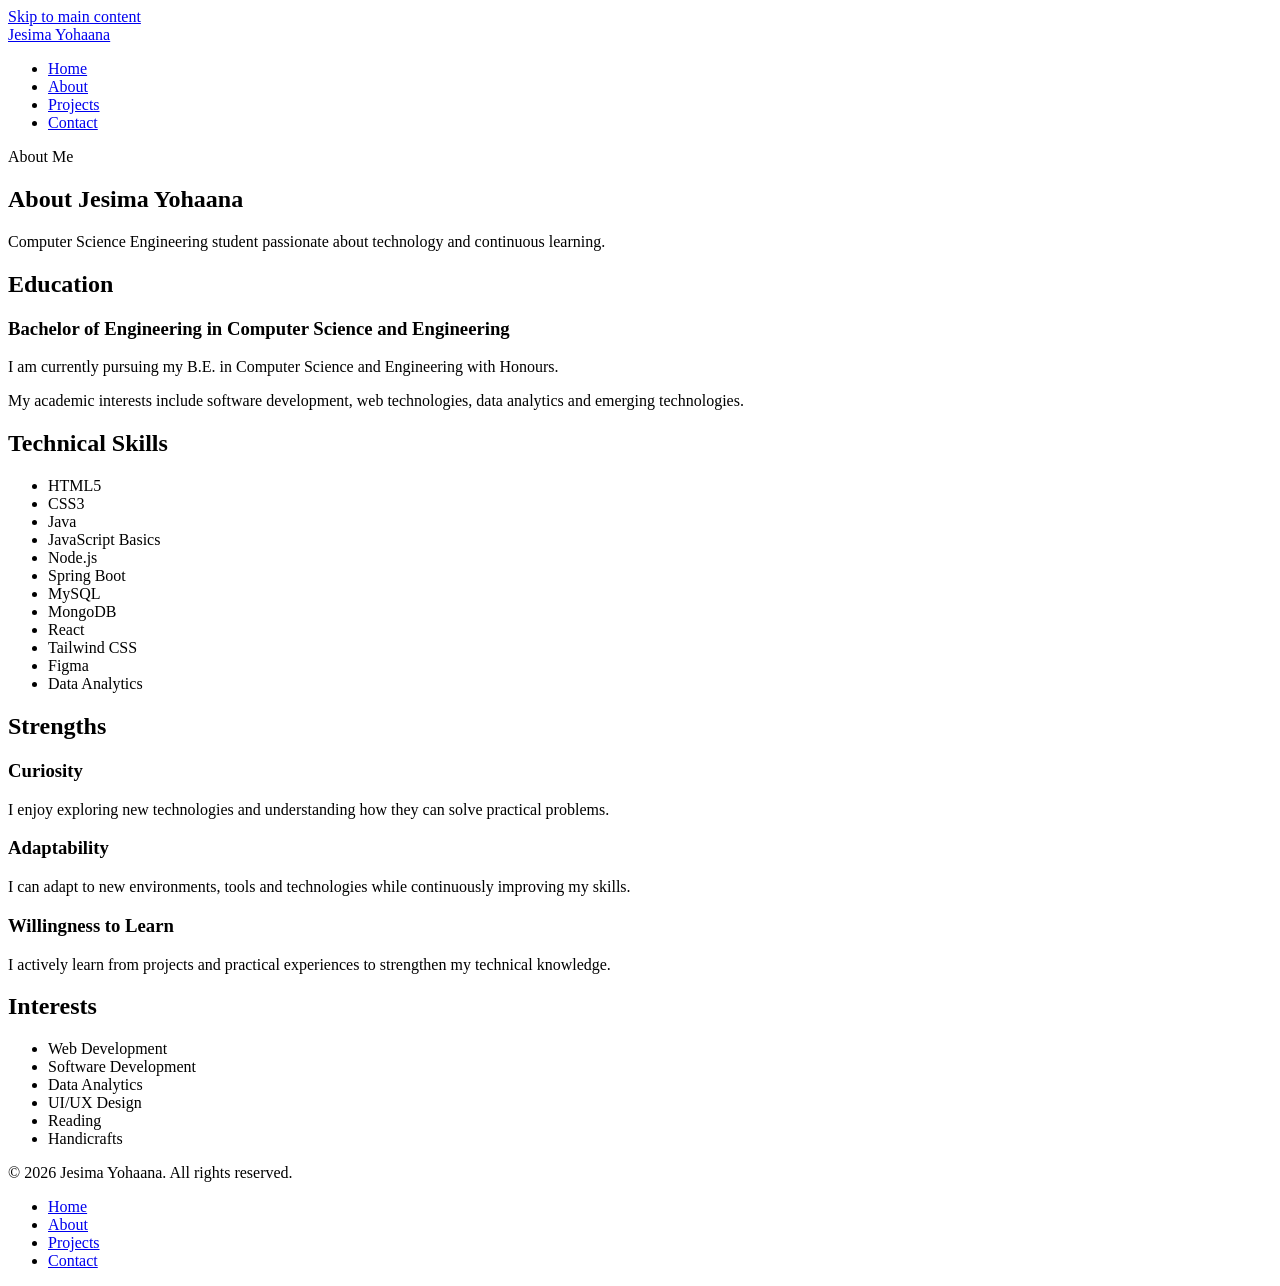
==== about.html @ 293dd9f6 "Add files via upload" ====
<!DOCTYPE html>
<html lang="en">

<head>

    <meta charset="UTF-8">

    <meta name="viewport"
          content="width=device-width, initial-scale=1.0">

    <meta name="description"
          content="Learn more about Jesima Yohaana, a Computer Science Engineering student, including education, skills and professional interests.">

    <meta name="author"
          content="Jesima Yohaana">

    <meta name="robots"
          content="index, follow">

    <meta property="og:title"
          content="About Jesima Yohaana">

    <meta property="og:description"
          content="Learn about my education, skills and professional interests.">

    <meta property="og:type"
          content="profile">

    <title>About | Jesima Yohaana</title>

    <link rel="stylesheet"
          href="css/style.css">

</head>

<body>

    <a class="skip-link"
       href="#main-content">
        Skip to main content
    </a>

    <!-- Header -->
    <header class="site-header">

        <div class="container">

            <a class="logo"
               href="index.html"
               aria-label="Jesima Yohaana Home">
                Jesima Yohaana
            </a>

            <nav aria-label="Main navigation">

                <ul class="nav-list">

                    <li>
                        <a href="index.html">
                            Home
                        </a>
                    </li>

                    <li>
                        <a href="about.html"
                           aria-current="page">
                            About
                        </a>
                    </li>

                    <li>
                        <a href="projects.html">
                            Projects
                        </a>
                    </li>

                    <li>
                        <a href="contact.html">
                            Contact
                        </a>
                    </li>

                </ul>

            </nav>

        </div>

    </header>

    <!-- Main -->
    <main id="main-content">

        <section class="page-header"
                 aria-labelledby="page-title">

            <div class="container">

                <p class="eyebrow">
                    About Me
                </p>

                <h1 id="page-title">
                    About Jesima Yohaana
                </h1>

                <p>
                    Computer Science Engineering student passionate
                    about technology and continuous learning.
                </p>

            </div>

        </section>

        <!-- Education -->
        <section class="section"
                 aria-labelledby="education-heading">

            <div class="container">

                <h2 id="education-heading">
                    Education
                </h2>

                <article class="card">

                    <h3>
                        Bachelor of Engineering in Computer Science and Engineering
                    </h3>

                    <p>
                        I am currently pursuing my B.E. in Computer Science
                        and Engineering with Honours.
                    </p>

                    <p>
                        My academic interests include software development,
                        web technologies, data analytics and emerging
                        technologies.
                    </p>

                </article>

            </div>

        </section>

        <!-- Technical Skills -->
        <section class="section alternate-section"
                 aria-labelledby="technical-heading">

            <div class="container">

                <h2 id="technical-heading">
                    Technical Skills
                </h2>

                <ul class="skills-list">

                    <li>HTML5</li>
                    <li>CSS3</li>
                    <li>Java</li>
                    <li>JavaScript Basics</li>
                    <li>Node.js</li>
                    <li>Spring Boot</li>
                    <li>MySQL</li>
                    <li>MongoDB</li>
                    <li>React</li>
                    <li>Tailwind CSS</li>
                    <li>Figma</li>
                    <li>Data Analytics</li>

                </ul>

            </div>

        </section>

        <!-- Strengths -->
        <section class="section"
                 aria-labelledby="strengths-heading">

            <div class="container">

                <h2 id="strengths-heading">
                    Strengths
                </h2>

                <div class="card-grid">

                    <article class="card">

                        <h3>
                            Curiosity
                        </h3>

                        <p>
                            I enjoy exploring new technologies and
                            understanding how they can solve practical
                            problems.
                        </p>

                    </article>

                    <article class="card">

                        <h3>
                            Adaptability
                        </h3>

                        <p>
                            I can adapt to new environments, tools and
                            technologies while continuously improving
                            my skills.
                        </p>

                    </article>

                    <article class="card">

                        <h3>
                            Willingness to Learn
                        </h3>

                        <p>
                            I actively learn from projects and practical
                            experiences to strengthen my technical knowledge.
                        </p>

                    </article>

                </div>

            </div>

        </section>

        <!-- Interests -->
        <section class="section alternate-section"
                 aria-labelledby="interests-heading">

            <div class="container">

                <h2 id="interests-heading">
                    Interests
                </h2>

                <ul class="simple-list">

                    <li>Web Development</li>

                    <li>Software Development</li>

                    <li>Data Analytics</li>

                    <li>UI/UX Design</li>

                    <li>Reading</li>

                    <li>Handicrafts</li>

                </ul>

            </div>

        </section>

    </main>

    <!-- Footer -->
    <footer class="site-footer">

        <div class="container">

            <p>
                &copy; 2026 Jesima Yohaana. All rights reserved.
            </p>

            <nav aria-label="Footer navigation">

                <ul class="footer-links">

                    <li>
                        <a href="index.html">
                            Home
                        </a>
                    </li>

                    <li>
                        <a href="about.html">
                            About
                        </a>
                    </li>

                    <li>
                        <a href="projects.html">
                            Projects
                        </a>
                    </li>

                    <li>
                        <a href="contact.html">
                            Contact
                        </a>
                    </li>

                </ul>

            </nav>

        </div>

    </footer>

</body>

</html>
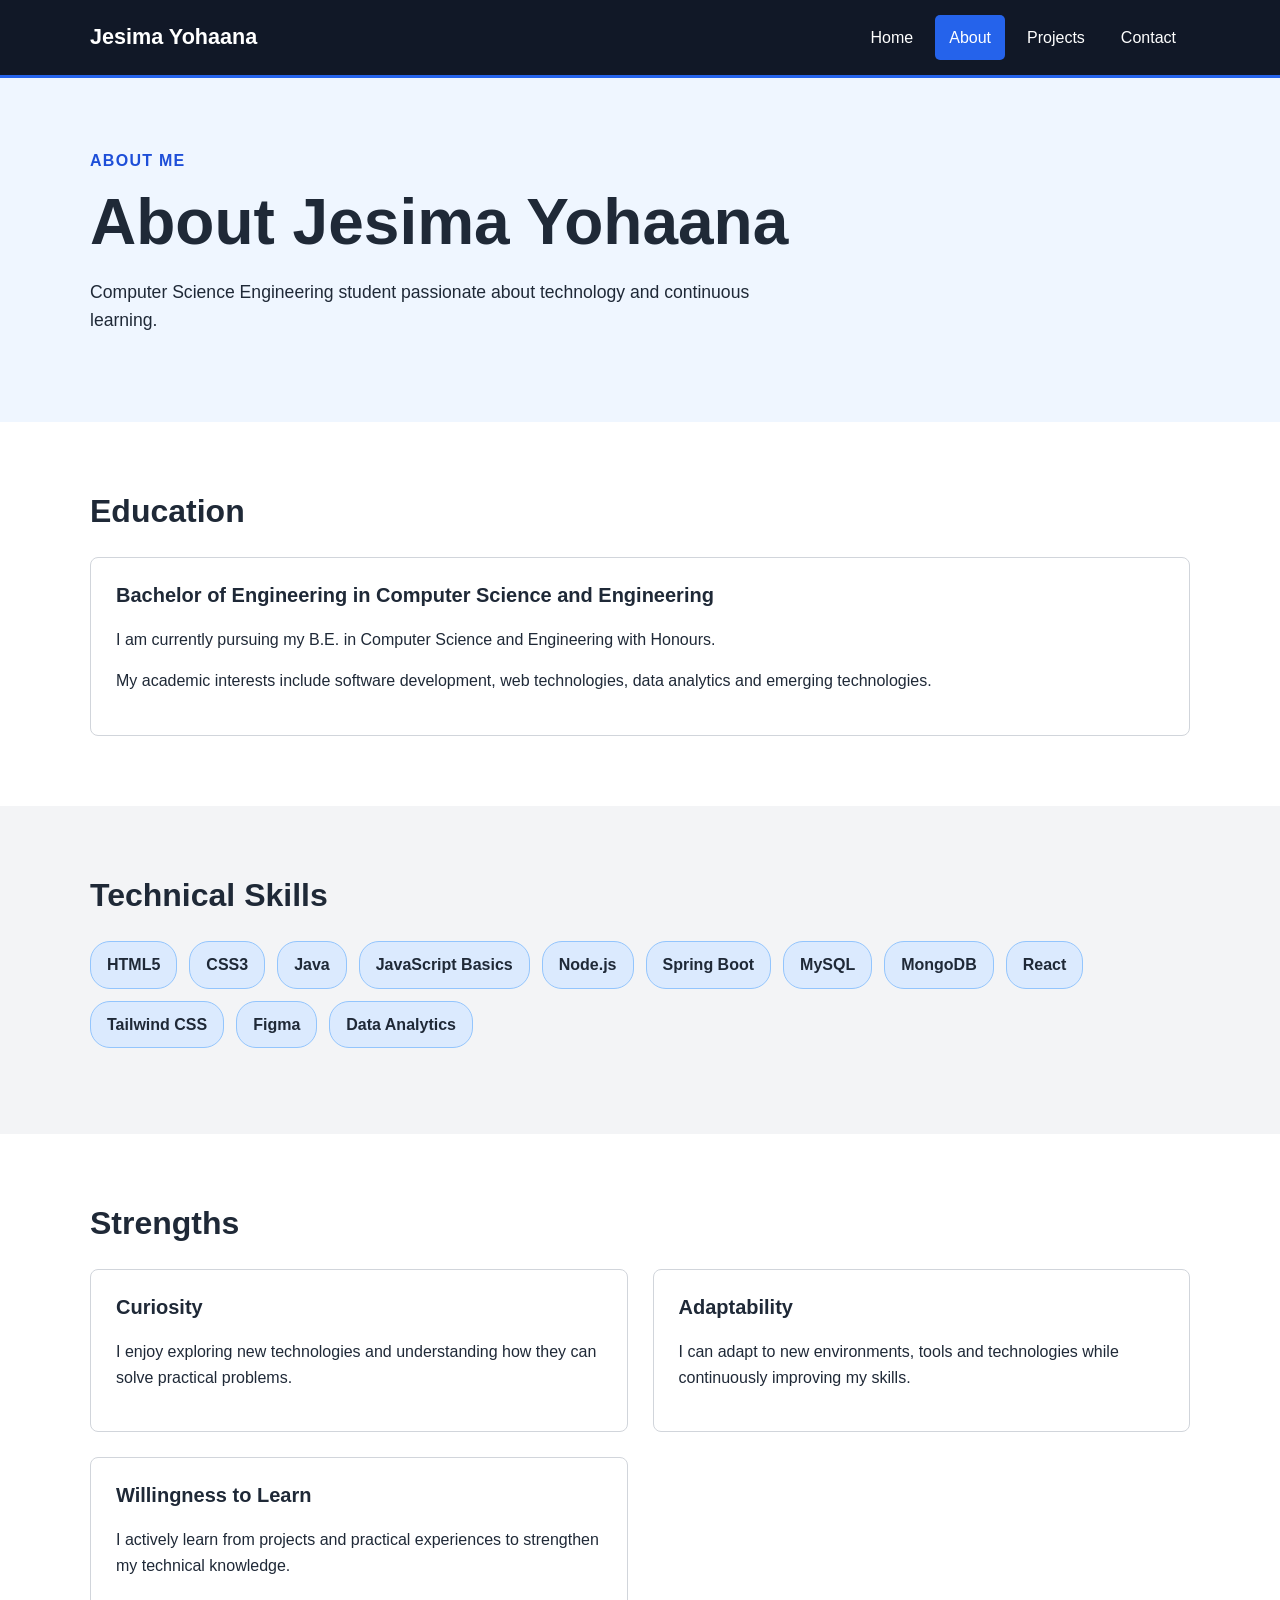
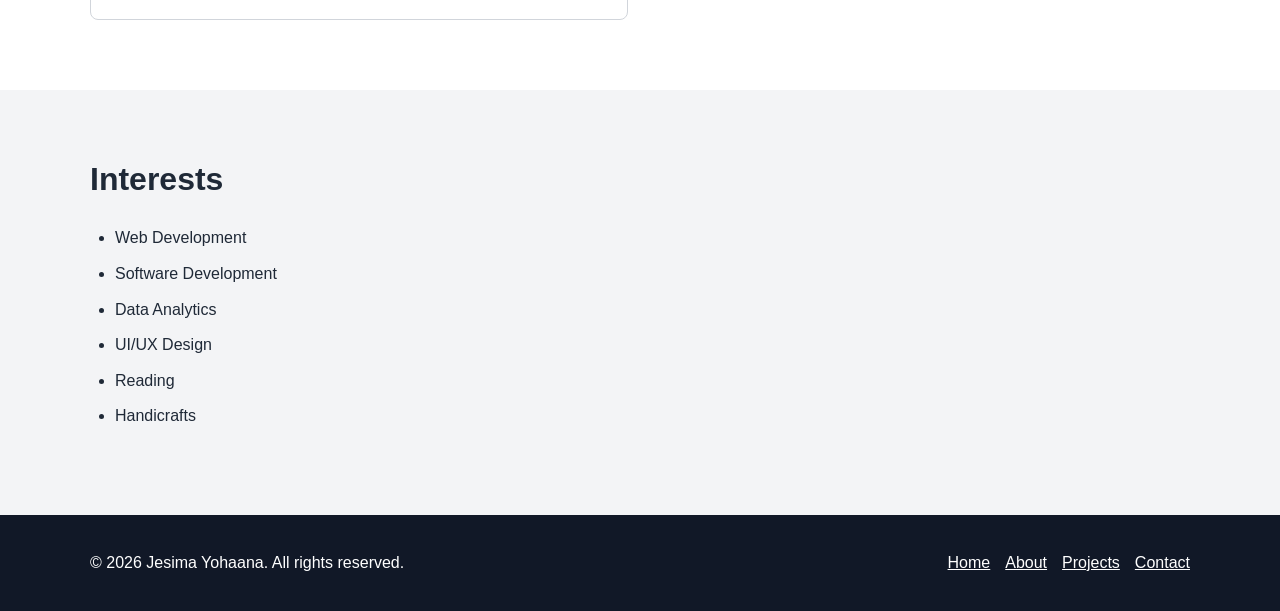
==== commit ebec1f9a: "Update about.html" ====
--- a/about.html
+++ b/about.html
@@ -28,8 +28,7 @@
 
     <title>About | Jesima Yohaana</title>
 
-    <link rel="stylesheet"
-          href="css/style.css">
+    <link rel="stylesheet" href="style.css">
 
 </head>
 
@@ -315,4 +314,4 @@
 
 </body>
 
-</html>+</html>
--- a/style.css
+++ b/style.css
@@ -0,0 +1,466 @@
+/* =========================================
+   Accessible Portfolio - Global Styles
+   ========================================= */
+
+/* Reset */
+* {
+    box-sizing: border-box;
+}
+
+html {
+    scroll-behavior: smooth;
+}
+
+body {
+    margin: 0;
+    font-family: Arial, Helvetica, sans-serif;
+    line-height: 1.6;
+    background-color: #ffffff;
+    color: #1f2937;
+}
+
+/* =========================================
+   Accessibility
+   ========================================= */
+
+/* Skip link */
+.skip-link {
+    position: absolute;
+    top: -100px;
+    left: 10px;
+    padding: 12px 18px;
+    background-color: #111827;
+    color: #ffffff;
+    text-decoration: none;
+    font-weight: bold;
+    z-index: 1000;
+}
+
+.skip-link:focus {
+    top: 10px;
+}
+
+/* Visible keyboard focus */
+a:focus-visible,
+button:focus-visible,
+input:focus-visible,
+textarea:focus-visible {
+    outline: 4px solid #2563eb;
+    outline-offset: 3px;
+}
+
+/* =========================================
+   Layout
+   ========================================= */
+
+.container {
+    width: min(1100px, 92%);
+    margin: 0 auto;
+}
+
+/* =========================================
+   Header
+   ========================================= */
+
+.site-header {
+    background-color: #111827;
+    color: #ffffff;
+    border-bottom: 3px solid #2563eb;
+}
+
+.site-header .container {
+    min-height: 75px;
+    display: flex;
+    align-items: center;
+    justify-content: space-between;
+    gap: 30px;
+}
+
+.logo {
+    color: #ffffff;
+    text-decoration: none;
+    font-size: 1.35rem;
+    font-weight: 700;
+}
+
+.logo:hover {
+    text-decoration: underline;
+}
+
+/* Navigation */
+
+.nav-list {
+    display: flex;
+    flex-wrap: wrap;
+    gap: 8px;
+    list-style: none;
+    padding: 0;
+    margin: 0;
+}
+
+.nav-list a {
+    display: block;
+    padding: 10px 14px;
+    color: #ffffff;
+    text-decoration: none;
+    border-radius: 5px;
+}
+
+.nav-list a:hover,
+.nav-list a[aria-current="page"] {
+    background-color: #2563eb;
+}
+
+/* =========================================
+   Hero
+   ========================================= */
+
+.hero {
+    padding: 100px 0;
+    background-color: #eff6ff;
+}
+
+.hero-content {
+    max-width: 900px;
+}
+
+.eyebrow {
+    margin: 0 0 10px;
+    font-weight: 700;
+    text-transform: uppercase;
+    letter-spacing: 0.08em;
+    color: #1d4ed8;
+}
+
+h1,
+h2,
+h3 {
+    line-height: 1.2;
+}
+
+h1 {
+    margin-top: 0;
+    font-size: clamp(2.2rem, 6vw, 4rem);
+}
+
+h2 {
+    font-size: 2rem;
+    margin-top: 0;
+}
+
+h3 {
+    font-size: 1.25rem;
+}
+
+.hero-text {
+    max-width: 700px;
+    font-size: 1.2rem;
+}
+
+/* =========================================
+   Buttons
+   ========================================= */
+
+.hero-buttons {
+    display: flex;
+    flex-wrap: wrap;
+    gap: 15px;
+    margin-top: 30px;
+}
+
+.button {
+    display: inline-block;
+    padding: 12px 20px;
+    border: 2px solid #1d4ed8;
+    border-radius: 6px;
+    background-color: #1d4ed8;
+    color: #ffffff;
+    font-weight: 700;
+    text-decoration: none;
+    cursor: pointer;
+}
+
+.button:hover {
+    background-color: #1e40af;
+    border-color: #1e40af;
+}
+
+.secondary-button {
+    background-color: #ffffff;
+    color: #1d4ed8;
+}
+
+.secondary-button:hover {
+    background-color: #dbeafe;
+    color: #1e3a8a;
+}
+
+/* =========================================
+   Sections
+   ========================================= */
+
+.section {
+    padding: 70px 0;
+}
+
+.alternate-section {
+    background-color: #f3f4f6;
+}
+
+.text-center {
+    text-align: center;
+}
+
+/* =========================================
+   Page Header
+   ========================================= */
+
+.page-header {
+    padding: 70px 0;
+    background-color: #eff6ff;
+}
+
+.page-header h1 {
+    margin-bottom: 15px;
+}
+
+.page-header p:last-child {
+    max-width: 700px;
+    font-size: 1.1rem;
+}
+
+/* =========================================
+   Cards
+   ========================================= */
+
+.card-grid {
+    display: grid;
+    grid-template-columns: repeat(2, 1fr);
+    gap: 25px;
+}
+
+.card,
+.project-card {
+    background-color: #ffffff;
+    border: 1px solid #d1d5db;
+    border-radius: 8px;
+    padding: 25px;
+}
+
+.card h3,
+.project-card h3 {
+    margin-top: 0;
+}
+
+.card:hover,
+.project-card:hover {
+    box-shadow: 0 5px 15px rgba(0, 0, 0, 0.08);
+}
+
+/* =========================================
+   Projects
+   ========================================= */
+
+.project-category {
+    margin-top: 0;
+    font-size: 0.85rem;
+    font-weight: 700;
+    text-transform: uppercase;
+    letter-spacing: 0.05em;
+    color: #1d4ed8;
+}
+
+.project-content strong {
+    color: #111827;
+}
+
+/* =========================================
+   Lists
+   ========================================= */
+
+.skills-list {
+    display: flex;
+    flex-wrap: wrap;
+    gap: 12px;
+    list-style: none;
+    padding: 0;
+}
+
+.skills-list li {
+    padding: 10px 16px;
+    background-color: #dbeafe;
+    border: 1px solid #93c5fd;
+    border-radius: 20px;
+    font-weight: 600;
+}
+
+.simple-list {
+    padding-left: 25px;
+}
+
+.simple-list li {
+    margin-bottom: 10px;
+}
+
+/* =========================================
+   Contact
+   ========================================= */
+
+.contact-layout {
+    display: grid;
+    grid-template-columns: 1fr 1.4fr;
+    gap: 50px;
+    align-items: start;
+}
+
+.contact-form {
+    width: 100%;
+}
+
+fieldset {
+    margin: 0;
+    padding: 30px;
+    border: 2px solid #d1d5db;
+    border-radius: 8px;
+}
+
+legend {
+    padding: 0 10px;
+    font-weight: 700;
+    font-size: 1.2rem;
+}
+
+.form-group {
+    margin-bottom: 22px;
+}
+
+label {
+    display: block;
+    margin-bottom: 7px;
+    font-weight: 700;
+}
+
+input,
+textarea {
+    width: 100%;
+    padding: 12px;
+    border: 2px solid #9ca3af;
+    border-radius: 5px;
+    background-color: #ffffff;
+    color: #111827;
+    font: inherit;
+}
+
+textarea {
+    resize: vertical;
+}
+
+input:focus,
+textarea:focus {
+    border-color: #1d4ed8;
+}
+
+/* =========================================
+   Address
+   ========================================= */
+
+address {
+    font-style: normal;
+}
+
+address a {
+    color: #1d4ed8;
+    font-weight: 700;
+}
+
+/* =========================================
+   Footer
+   ========================================= */
+
+.site-footer {
+    padding: 35px 0;
+    background-color: #111827;
+    color: #ffffff;
+}
+
+.site-footer .container {
+    display: flex;
+    align-items: center;
+    justify-content: space-between;
+    gap: 20px;
+}
+
+.site-footer p {
+    margin: 0;
+}
+
+.footer-links {
+    display: flex;
+    flex-wrap: wrap;
+    gap: 15px;
+    list-style: none;
+    padding: 0;
+    margin: 0;
+}
+
+.footer-links a {
+    color: #ffffff;
+    text-decoration: underline;
+}
+
+/* =========================================
+   Responsive Design
+   ========================================= */
+
+@media (max-width: 768px) {
+
+    .site-header .container {
+        flex-direction: column;
+        align-items: flex-start;
+        padding: 20px 0;
+    }
+
+    .nav-list {
+        width: 100%;
+    }
+
+    .nav-list a {
+        padding: 8px 10px;
+    }
+
+    .hero {
+        padding: 70px 0;
+    }
+
+    .card-grid {
+        grid-template-columns: 1fr;
+    }
+
+    .contact-layout {
+        grid-template-columns: 1fr;
+        gap: 30px;
+    }
+
+    .site-footer .container {
+        flex-direction: column;
+        align-items: flex-start;
+    }
+
+}
+
+@media (max-width: 480px) {
+
+    .hero-buttons {
+        flex-direction: column;
+        align-items: stretch;
+    }
+
+    .button {
+        text-align: center;
+    }
+
+    fieldset {
+        padding: 20px;
+    }
+
+}
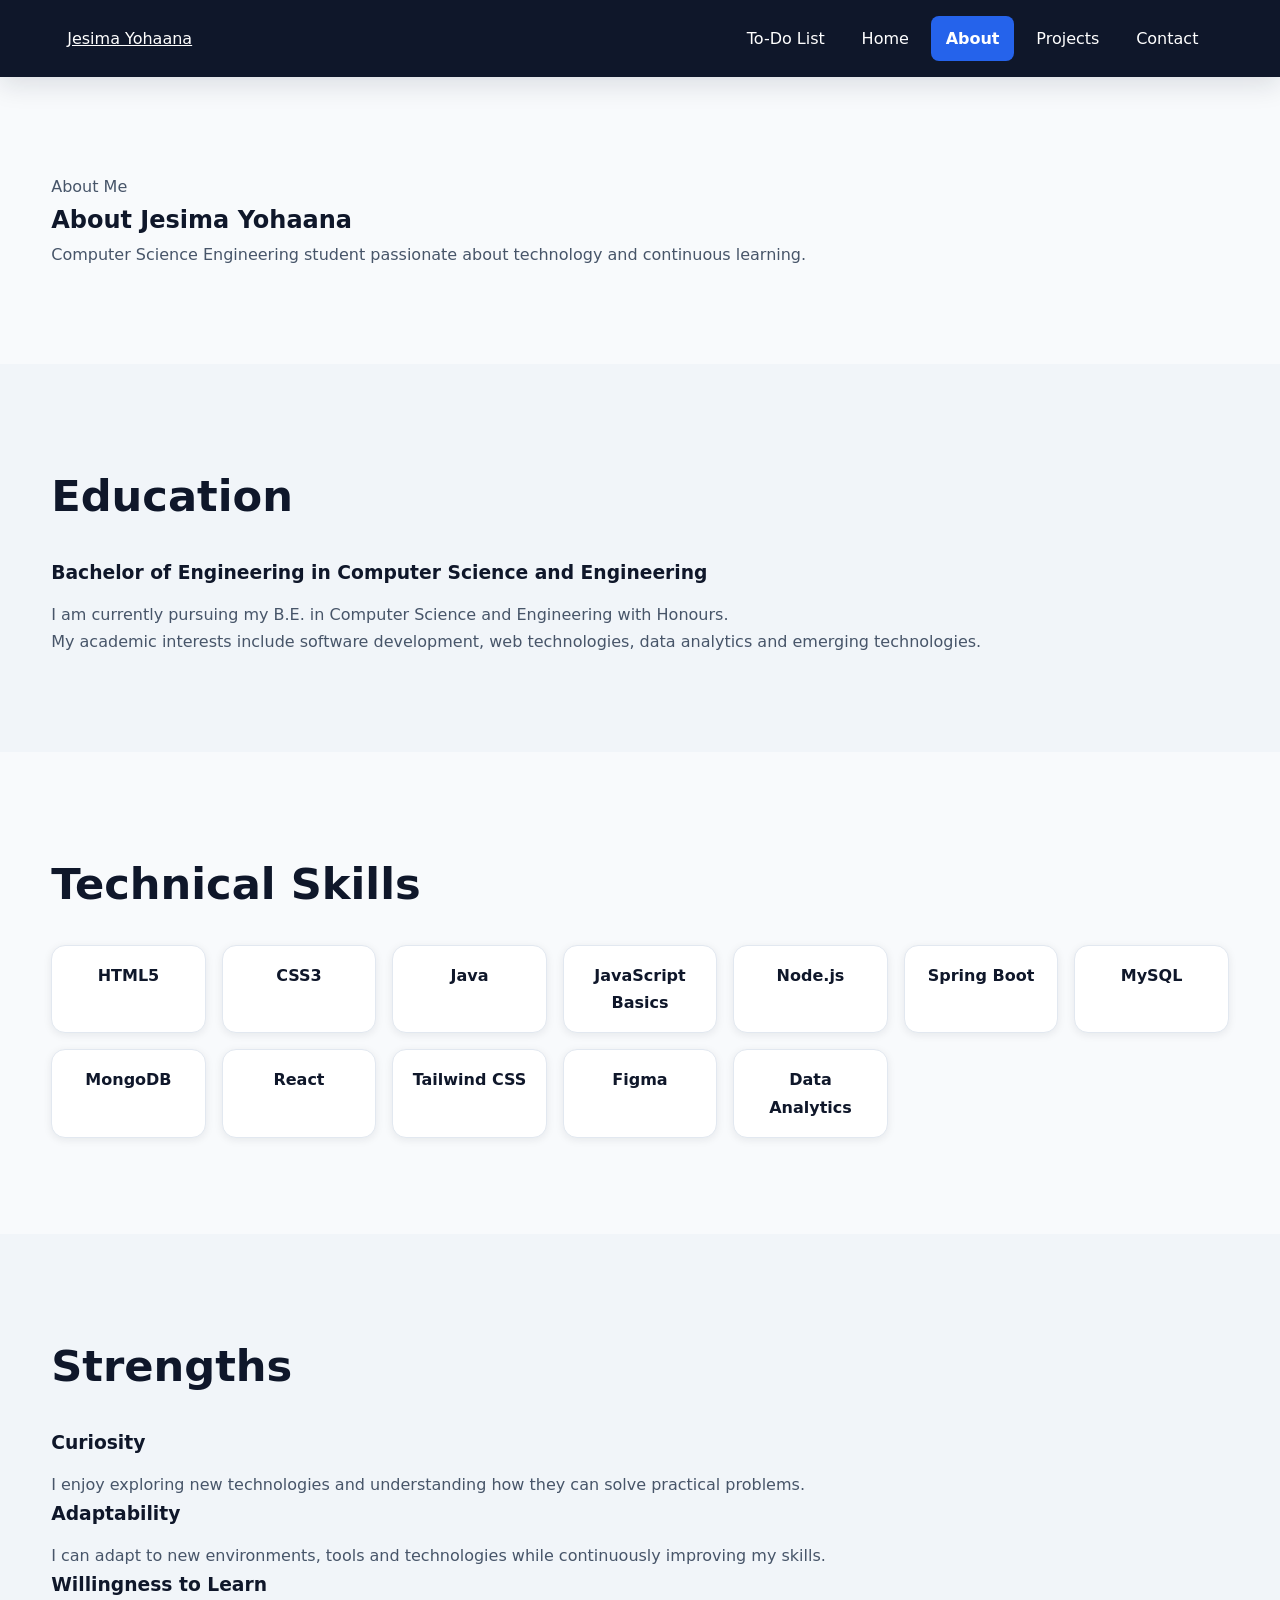
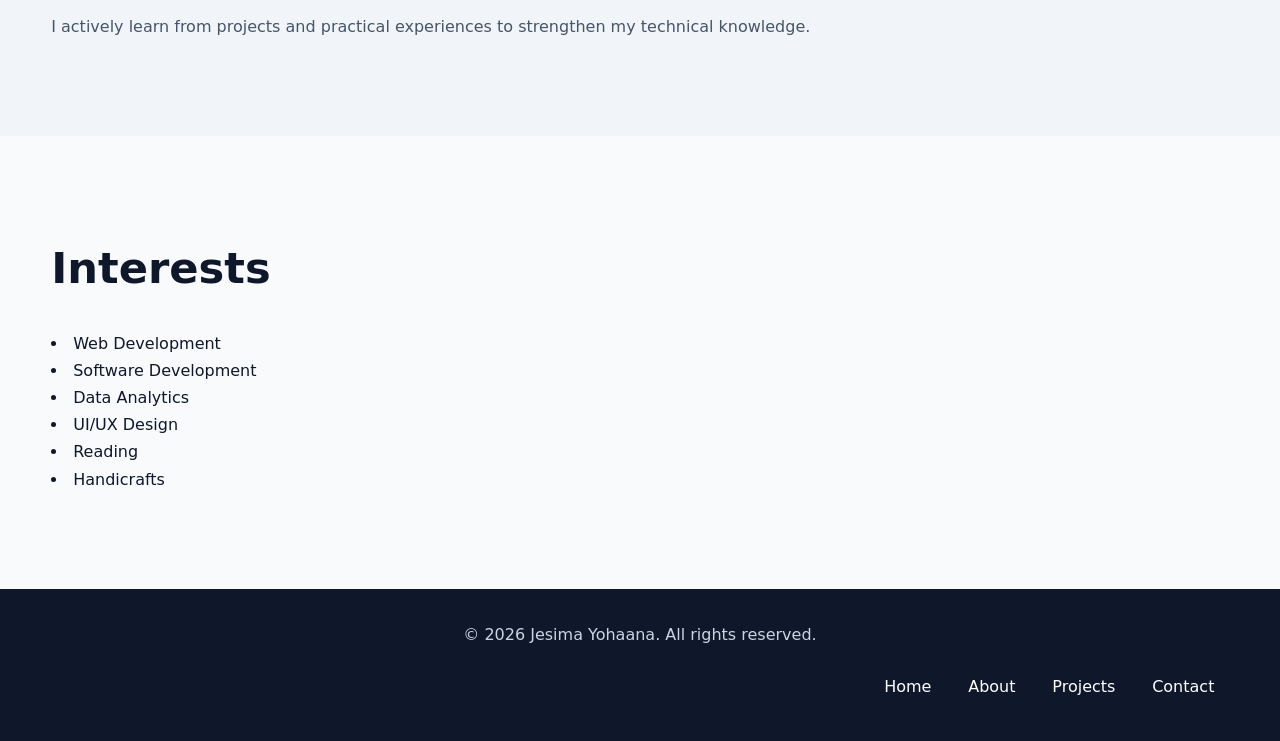
==== commit 241e6306: "Fix HTML structure and add To-Do List link" ====
--- a/about.html
+++ b/about.html
@@ -53,6 +53,9 @@
             <nav aria-label="Main navigation">
 
                 <ul class="nav-list">
+                    <li>
+    <a href="todo.html">To-Do List</a>
+</li>
 
                     <li>
                         <a href="index.html">
--- a/style.css
+++ b/style.css
@@ -1,10 +1,73 @@
 /* =========================================
-   Accessible Portfolio - Global Styles
+   TASK 2 - ADVANCED CSS3 & RESPONSIVE
    ========================================= */
 
-/* Reset */
+/* ---------- CSS CUSTOM PROPERTIES ---------- */
+
+:root {
+    --primary: #2563eb;
+    --primary-dark: #1d4ed8;
+    --accent: #7c3aed;
+
+    --bg: #f8fafc;
+    --surface: #ffffff;
+    --surface-alt: #f1f5f9;
+
+    --text: #0f172a;
+    --text-muted: #475569;
+
+    --border: #e2e8f0;
+
+    --header-bg: #0f172a;
+    --header-text: #ffffff;
+
+    --shadow-sm: 0 2px 8px rgba(15, 23, 42, 0.08);
+    --shadow-md: 0 8px 25px rgba(15, 23, 42, 0.12);
+    --shadow-lg: 0 15px 40px rgba(15, 23, 42, 0.16);
+
+    --radius-sm: 8px;
+    --radius-md: 14px;
+    --radius-lg: 22px;
+
+    --max-width: 1200px;
+
+    --space-1: 0.5rem;
+    --space-2: 1rem;
+    --space-3: 1.5rem;
+    --space-4: 2rem;
+    --space-5: 3rem;
+    --space-6: 5rem;
+
+    --transition: 0.3s ease;
+}
+
+/* ---------- DARK MODE ---------- */
+
+@media (prefers-color-scheme: dark) {
+    :root {
+        --bg: #020617;
+        --surface: #0f172a;
+        --surface-alt: #1e293b;
+
+        --text: #f8fafc;
+        --text-muted: #cbd5e1;
+
+        --border: #334155;
+
+        --header-bg: #020617;
+
+        --shadow-sm: 0 2px 8px rgba(0, 0, 0, 0.25);
+        --shadow-md: 0 8px 25px rgba(0, 0, 0, 0.35);
+        --shadow-lg: 0 15px 40px rgba(0, 0, 0, 0.45);
+    }
+}
+
+/* ---------- RESET ---------- */
+
 * {
     box-sizing: border-box;
+    margin: 0;
+    padding: 0;
 }
 
 html {
@@ -12,455 +75,865 @@
 }
 
 body {
-    margin: 0;
-    font-family: Arial, Helvetica, sans-serif;
-    line-height: 1.6;
-    background-color: #ffffff;
-    color: #1f2937;
-}
-
-/* =========================================
-   Accessibility
-   ========================================= */
-
-/* Skip link */
+    min-height: 100vh;
+    background: var(--bg);
+    color: var(--text);
+
+    font-family:
+        system-ui,
+        -apple-system,
+        BlinkMacSystemFont,
+        "Segoe UI",
+        sans-serif;
+
+    line-height: 1.7;
+
+    transition:
+        background-color var(--transition),
+        color var(--transition);
+}
+
+img {
+    max-width: 100%;
+    height: auto;
+    display: block;
+}
+
+a {
+    color: inherit;
+}
+
+ul {
+    list-style-position: inside;
+}
+
+/* ---------- ACCESSIBILITY ---------- */
+
 .skip-link {
     position: absolute;
+    left: 1rem;
     top: -100px;
-    left: 10px;
-    padding: 12px 18px;
-    background-color: #111827;
-    color: #ffffff;
+
+    padding: 0.75rem 1rem;
+
+    background: var(--primary);
+    color: white;
+
+    border-radius: var(--radius-sm);
+
+    z-index: 9999;
+
     text-decoration: none;
-    font-weight: bold;
+    font-weight: 700;
+}
+
+.skip-link:focus {
+    top: 1rem;
+}
+
+:focus-visible {
+    outline: 3px solid #f59e0b;
+    outline-offset: 4px;
+}
+
+/* ---------- HEADER ---------- */
+
+header {
+    background: var(--header-bg);
+    color: var(--header-text);
+
+    position: sticky;
+    top: 0;
+
     z-index: 1000;
-}
-
-.skip-link:focus {
-    top: 10px;
-}
-
-/* Visible keyboard focus */
-a:focus-visible,
-button:focus-visible,
-input:focus-visible,
-textarea:focus-visible {
-    outline: 4px solid #2563eb;
-    outline-offset: 3px;
-}
-
-/* =========================================
-   Layout
-   ========================================= */
-
-.container {
-    width: min(1100px, 92%);
-    margin: 0 auto;
-}
-
-/* =========================================
-   Header
-   ========================================= */
-
-.site-header {
-    background-color: #111827;
-    color: #ffffff;
-    border-bottom: 3px solid #2563eb;
-}
-
-.site-header .container {
-    min-height: 75px;
+
+    box-shadow: var(--shadow-md);
+}
+
+header .container {
+    max-width: var(--max-width);
+    margin: auto;
+
+    padding: 1rem;
+
     display: flex;
-    align-items: center;
-    justify-content: space-between;
-    gap: 30px;
-}
-
-.logo {
-    color: #ffffff;
-    text-decoration: none;
-    font-size: 1.35rem;
-    font-weight: 700;
-}
-
-.logo:hover {
-    text-decoration: underline;
-}
-
-/* Navigation */
-
-.nav-list {
+    flex-direction: column;
+    gap: 1rem;
+}
+
+header h1 {
+    font-size: 1.5rem;
+    letter-spacing: 0.5px;
+}
+
+/* ---------- FLEXBOX NAVIGATION ---------- */
+
+nav ul {
     display: flex;
     flex-wrap: wrap;
-    gap: 8px;
+    justify-content: center;
+    align-items: center;
+
+    gap: 0.5rem;
+
     list-style: none;
-    padding: 0;
-    margin: 0;
-}
-
-.nav-list a {
-    display: block;
-    padding: 10px 14px;
-    color: #ffffff;
+}
+
+nav a {
+    display: inline-block;
+
+    padding: 0.55rem 0.9rem;
+
+    color: var(--header-text);
     text-decoration: none;
-    border-radius: 5px;
-}
-
-.nav-list a:hover,
-.nav-list a[aria-current="page"] {
-    background-color: #2563eb;
-}
-
-/* =========================================
-   Hero
-   ========================================= */
+
+    border-radius: var(--radius-sm);
+
+    transition:
+        background-color var(--transition),
+        transform var(--transition);
+}
+
+nav a:hover {
+    background: var(--primary);
+    transform: translateY(-2px);
+}
+
+nav a[aria-current="page"] {
+    background: var(--primary);
+    font-weight: 700;
+}
+
+/* ---------- GENERAL CONTAINER ---------- */
+
+.container {
+    width: min(92%, var(--max-width));
+    margin-inline: auto;
+}
+
+/* ---------- HERO ---------- */
 
 .hero {
-    padding: 100px 0;
-    background-color: #eff6ff;
+    min-height: 75vh;
+
+    display: grid;
+    place-items: center;
+
+    padding: var(--space-6) 0;
+
+    background:
+        radial-gradient(
+            circle at top right,
+            rgba(124, 58, 237, 0.18),
+            transparent 35%
+        ),
+        radial-gradient(
+            circle at bottom left,
+            rgba(37, 99, 235, 0.15),
+            transparent 35%
+        );
 }
 
 .hero-content {
-    max-width: 900px;
-}
-
-.eyebrow {
-    margin: 0 0 10px;
-    font-weight: 700;
-    text-transform: uppercase;
-    letter-spacing: 0.08em;
-    color: #1d4ed8;
-}
-
-h1,
-h2,
-h3 {
-    line-height: 1.2;
-}
-
-h1 {
-    margin-top: 0;
-    font-size: clamp(2.2rem, 6vw, 4rem);
-}
-
-h2 {
-    font-size: 2rem;
-    margin-top: 0;
-}
-
-h3 {
-    font-size: 1.25rem;
-}
-
-.hero-text {
+    max-width: 850px;
+    text-align: center;
+
+    animation: fadeUp 0.8s ease both;
+}
+
+.hero h2 {
+    font-size: clamp(2.2rem, 8vw, 4.5rem);
+
+    line-height: 1.1;
+
+    margin-bottom: var(--space-3);
+
+    background: linear-gradient(
+        135deg,
+        var(--primary),
+        var(--accent)
+    );
+
+    -webkit-background-clip: text;
+    background-clip: text;
+
+    color: transparent;
+}
+
+.hero p {
     max-width: 700px;
-    font-size: 1.2rem;
-}
-
-/* =========================================
-   Buttons
-   ========================================= */
-
-.hero-buttons {
+    margin: 0 auto var(--space-4);
+
+    color: var(--text-muted);
+
+    font-size: 1.05rem;
+}
+
+/* ---------- FLEXBOX BUTTONS ---------- */
+
+.button-group {
     display: flex;
     flex-wrap: wrap;
-    gap: 15px;
-    margin-top: 30px;
-}
-
-.button {
-    display: inline-block;
-    padding: 12px 20px;
-    border: 2px solid #1d4ed8;
-    border-radius: 6px;
-    background-color: #1d4ed8;
-    color: #ffffff;
+    justify-content: center;
+
+    gap: 1rem;
+}
+
+.button,
+button {
+    display: inline-flex;
+    align-items: center;
+    justify-content: center;
+
+    min-height: 46px;
+
+    padding: 0.75rem 1.25rem;
+
+    border: none;
+    border-radius: var(--radius-sm);
+
+    background: var(--primary);
+    color: white;
+
+    text-decoration: none;
+
     font-weight: 700;
-    text-decoration: none;
+
     cursor: pointer;
-}
-
-.button:hover {
-    background-color: #1e40af;
-    border-color: #1e40af;
-}
-
-.secondary-button {
-    background-color: #ffffff;
-    color: #1d4ed8;
-}
-
-.secondary-button:hover {
-    background-color: #dbeafe;
-    color: #1e3a8a;
-}
-
-/* =========================================
-   Sections
-   ========================================= */
-
-.section {
-    padding: 70px 0;
-}
-
-.alternate-section {
-    background-color: #f3f4f6;
-}
-
-.text-center {
+
+    transition:
+        transform var(--transition),
+        background-color var(--transition),
+        box-shadow var(--transition);
+}
+
+.button:hover,
+button:hover {
+    background: var(--primary-dark);
+    transform: translateY(-3px);
+    box-shadow: var(--shadow-md);
+}
+
+/* ---------- SECTIONS ---------- */
+
+section {
+    padding: var(--space-6) 0;
+}
+
+section:nth-of-type(even) {
+    background: var(--surface-alt);
+}
+
+section h2 {
+    margin-bottom: var(--space-3);
+
+    font-size: clamp(1.8rem, 5vw, 2.7rem);
+}
+
+section h3 {
+    margin-bottom: 0.75rem;
+}
+
+section p {
+    color: var(--text-muted);
+}
+
+/* ---------- CSS GRID - ABOUT ---------- */
+
+.about-grid {
+    display: grid;
+
+    grid-template-columns: 1fr;
+
+    gap: var(--space-4);
+}
+
+/* ---------- SKILLS GRID ---------- */
+
+.skills-list {
+    display: grid;
+
+    grid-template-columns:
+        repeat(auto-fit, minmax(150px, 1fr));
+
+    gap: 1rem;
+
+    list-style: none;
+}
+
+.skills-list li {
+    padding: 1rem;
+
+    background: var(--surface);
+
+    border: 1px solid var(--border);
+
+    border-radius: var(--radius-md);
+
     text-align: center;
-}
-
-/* =========================================
-   Page Header
-   ========================================= */
-
-.page-header {
-    padding: 70px 0;
-    background-color: #eff6ff;
-}
-
-.page-header h1 {
-    margin-bottom: 15px;
-}
-
-.page-header p:last-child {
-    max-width: 700px;
-    font-size: 1.1rem;
-}
-
-/* =========================================
-   Cards
-   ========================================= */
-
-.card-grid {
+
+    font-weight: 600;
+
+    box-shadow: var(--shadow-sm);
+
+    transition:
+        transform var(--transition),
+        box-shadow var(--transition),
+        border-color var(--transition);
+}
+
+.skills-list li:hover {
+    transform: translateY(-5px);
+    box-shadow: var(--shadow-md);
+    border-color: var(--primary);
+}
+
+/* ---------- PROJECT GRID ---------- */
+
+.projects-grid {
     display: grid;
-    grid-template-columns: repeat(2, 1fr);
-    gap: 25px;
-}
-
-.card,
+
+    grid-template-columns: 1fr;
+
+    gap: var(--space-4);
+}
+
+/* ---------- PROJECT CARDS ---------- */
+
 .project-card {
-    background-color: #ffffff;
-    border: 1px solid #d1d5db;
-    border-radius: 8px;
-    padding: 25px;
-}
-
-.card h3,
+    display: flex;
+    flex-direction: column;
+
+    min-height: 100%;
+
+    padding: var(--space-4);
+
+    background: var(--surface);
+
+    border: 1px solid var(--border);
+
+    border-radius: var(--radius-lg);
+
+    box-shadow: var(--shadow-sm);
+
+    transition:
+        transform var(--transition),
+        box-shadow var(--transition),
+        border-color var(--transition);
+}
+
+.project-card:hover {
+    transform: translateY(-8px);
+
+    box-shadow: var(--shadow-lg);
+
+    border-color: var(--primary);
+}
+
 .project-card h3 {
-    margin-top: 0;
-}
-
-.card:hover,
-.project-card:hover {
-    box-shadow: 0 5px 15px rgba(0, 0, 0, 0.08);
-}
-
-/* =========================================
-   Projects
-   ========================================= */
-
-.project-category {
-    margin-top: 0;
+    color: var(--primary);
+
+    font-size: 1.3rem;
+}
+
+.project-card p {
+    margin-bottom: 1rem;
+}
+
+.project-card .tag {
+    margin-top: auto;
+}
+
+/* ---------- PROJECT TAG ---------- */
+
+.tag {
+    display: inline-flex;
+
+    align-self: flex-start;
+
+    padding: 0.4rem 0.75rem;
+
+    background: var(--surface-alt);
+
+    border: 1px solid var(--border);
+
+    border-radius: 999px;
+
+    color: var(--text-muted);
+
     font-size: 0.85rem;
-    font-weight: 700;
-    text-transform: uppercase;
-    letter-spacing: 0.05em;
-    color: #1d4ed8;
-}
-
-.project-content strong {
-    color: #111827;
-}
-
-/* =========================================
-   Lists
-   ========================================= */
-
-.skills-list {
-    display: flex;
-    flex-wrap: wrap;
-    gap: 12px;
-    list-style: none;
-    padding: 0;
-}
-
-.skills-list li {
-    padding: 10px 16px;
-    background-color: #dbeafe;
-    border: 1px solid #93c5fd;
-    border-radius: 20px;
     font-weight: 600;
 }
 
-.simple-list {
-    padding-left: 25px;
-}
-
-.simple-list li {
-    margin-bottom: 10px;
-}
-
-/* =========================================
-   Contact
-   ========================================= */
+/* ---------- TWO-DIMENSIONAL GRID ---------- */
+
+.project-feature {
+    display: grid;
+
+    grid-template-columns: 1fr;
+
+    gap: var(--space-4);
+}
+
+/* ---------- CONTACT LAYOUT ---------- */
 
 .contact-layout {
     display: grid;
-    grid-template-columns: 1fr 1.4fr;
-    gap: 50px;
-    align-items: start;
-}
-
-.contact-form {
-    width: 100%;
+
+    grid-template-columns: 1fr;
+
+    gap: var(--space-5);
+}
+
+/* ---------- FORM ---------- */
+
+form {
+    display: grid;
+
+    gap: var(--space-3);
+
+    padding: var(--space-4);
+
+    background: var(--surface);
+
+    border: 1px solid var(--border);
+
+    border-radius: var(--radius-lg);
+
+    box-shadow: var(--shadow-md);
 }
 
 fieldset {
-    margin: 0;
-    padding: 30px;
-    border: 2px solid #d1d5db;
-    border-radius: 8px;
+    border: 0;
+
+    display: grid;
+
+    gap: var(--space-3);
 }
 
 legend {
-    padding: 0 10px;
-    font-weight: 700;
-    font-size: 1.2rem;
+    margin-bottom: var(--space-2);
+
+    font-size: 1.5rem;
+    font-weight: 800;
 }
 
 .form-group {
-    margin-bottom: 22px;
+    display: grid;
+    gap: 0.5rem;
 }
 
 label {
-    display: block;
-    margin-bottom: 7px;
     font-weight: 700;
 }
 
 input,
 textarea {
     width: 100%;
-    padding: 12px;
-    border: 2px solid #9ca3af;
-    border-radius: 5px;
-    background-color: #ffffff;
-    color: #111827;
+
+    padding: 0.85rem 1rem;
+
+    background: var(--bg);
+
+    color: var(--text);
+
+    border: 2px solid var(--border);
+
+    border-radius: var(--radius-sm);
+
     font: inherit;
+
+    transition:
+        border-color var(--transition),
+        box-shadow var(--transition);
 }
 
 textarea {
+    min-height: 160px;
     resize: vertical;
 }
 
 input:focus,
 textarea:focus {
-    border-color: #1d4ed8;
-}
-
+    border-color: var(--primary);
+
+    box-shadow:
+        0 0 0 4px rgba(37, 99, 235, 0.15);
+
+    outline: none;
+}
+
+/* ---------- CONTACT INFORMATION ---------- */
+
+.contact-info {
+    display: flex;
+    flex-direction: column;
+
+    justify-content: center;
+
+    gap: var(--space-3);
+
+    padding: var(--space-4);
+
+    background:
+        linear-gradient(
+            135deg,
+            var(--primary),
+            var(--accent)
+        );
+
+    color: white;
+
+    border-radius: var(--radius-lg);
+
+    box-shadow: var(--shadow-lg);
+}
+
+.contact-info p {
+    color: white;
+}
+
+/* ---------- FOOTER ---------- */
+
+footer {
+    background: var(--header-bg);
+    color: white;
+
+    padding: var(--space-4) 0;
+
+    text-align: center;
+}
+
+footer p {
+    color: #cbd5e1;
+}
+
+footer nav {
+    margin-top: 1rem;
+}
+
+/* ---------- ANIMATIONS ---------- */
+
+@keyframes fadeUp {
+    from {
+        opacity: 0;
+        transform: translateY(25px);
+    }
+
+    to {
+        opacity: 1;
+        transform: translateY(0);
+    }
+}
+
+@keyframes float {
+    0%,
+    100% {
+        transform: translateY(0);
+    }
+
+    50% {
+        transform: translateY(-8px);
+    }
+}
+
+/* ---------- TABLET ---------- */
+
+@media (min-width: 600px) {
+
+    header .container {
+        flex-direction: row;
+
+        justify-content: space-between;
+        align-items: center;
+    }
+
+    nav ul {
+        justify-content: flex-end;
+    }
+
+    .about-grid {
+        grid-template-columns:
+            repeat(2, 1fr);
+    }
+
+    .projects-grid {
+        grid-template-columns:
+            repeat(2, 1fr);
+    }
+
+    .contact-layout {
+        grid-template-columns:
+            1.4fr 1fr;
+            align-items: stretch;
+    }
+}
+
+/* ---------- DESKTOP ---------- */
+
+@media (min-width: 900px) {
+
+    .hero {
+        min-height: 80vh;
+    }
+
+    .about-grid {
+        grid-template-columns:
+            repeat(3, 1fr);
+    }
+
+    .projects-grid {
+        grid-template-columns:
+            repeat(3, 1fr);
+    }
+
+    .project-feature {
+        grid-template-columns:
+            2fr 1fr;
+    }
+
+    section {
+        padding: 6rem 0;
+    }
+}
+
+/* ---------- LARGE DESKTOP ---------- */
+
+@media (min-width: 1200px) {
+
+    .projects-grid {
+        grid-template-columns:
+            repeat(3, 1fr);
+    }
+
+    .hero h2 {
+        font-size: 5rem;
+    }
+}
+
+/* ---------- REDUCED MOTION ACCESSIBILITY ---------- */
+
+@media (prefers-reduced-motion: reduce) {
+
+    html {
+        scroll-behavior: auto;
+    }
+
+    *,
+    *::before,
+    *::after {
+        animation-duration: 0.01ms !important;
+        animation-iteration-count: 1 !important;
+        transition-duration: 0.01ms !important;
+    }
+}
 /* =========================================
-   Address
+   TO-DO LIST APPLICATION
    ========================================= */
 
-address {
-    font-style: normal;
-}
-
-address a {
-    color: #1d4ed8;
-    font-weight: 700;
-}
-
-/* =========================================
-   Footer
-   ========================================= */
-
-.site-footer {
-    padding: 35px 0;
-    background-color: #111827;
-    color: #ffffff;
-}
-
-.site-footer .container {
+.todo-controls {
     display: flex;
-    align-items: center;
-    justify-content: space-between;
-    gap: 20px;
-}
-
-.site-footer p {
-    margin: 0;
-}
-
-.footer-links {
+    flex-direction: column;
+    gap: 1rem;
+
+    margin: 2rem 0;
+
+    padding: 1rem;
+
+    background: var(--surface);
+
+    border: 1px solid var(--border);
+
+    border-radius: var(--radius-md);
+
+    box-shadow: var(--shadow-sm);
+}
+
+.filter-buttons {
     display: flex;
     flex-wrap: wrap;
-    gap: 15px;
+    gap: 0.6rem;
+}
+
+.filter-btn {
+    min-height: 42px;
+
+    padding: 0.6rem 1rem;
+
+    background: var(--surface-alt);
+
+    color: var(--text);
+
+    border: 1px solid var(--border);
+
+    border-radius: var(--radius-sm);
+
+    cursor: pointer;
+
+    transition:
+        background-color var(--transition),
+        color var(--transition),
+        transform var(--transition);
+}
+
+.filter-btn:hover {
+    transform: translateY(-2px);
+}
+
+.filter-btn.active {
+    background: var(--primary);
+
+    color: white;
+
+    border-color: var(--primary);
+}
+
+#task-count {
+    margin: 0;
+
+    color: var(--text-muted);
+
+    font-weight: 600;
+}
+
+.empty-message {
+    margin: 2rem 0;
+
+    padding: 2rem;
+
+    text-align: center;
+
+    color: var(--text-muted);
+
+    background: var(--surface);
+
+    border: 2px dashed var(--border);
+
+    border-radius: var(--radius-md);
+}
+
+.task-list {
+    display: grid;
+
+    gap: 1rem;
+
     list-style: none;
-    padding: 0;
-    margin: 0;
-}
-
-.footer-links a {
-    color: #ffffff;
-    text-decoration: underline;
-}
-
-/* =========================================
-   Responsive Design
-   ========================================= */
-
-@media (max-width: 768px) {
-
-    .site-header .container {
-        flex-direction: column;
-        align-items: flex-start;
-        padding: 20px 0;
-    }
-
-    .nav-list {
-        width: 100%;
-    }
-
-    .nav-list a {
-        padding: 8px 10px;
-    }
-
-    .hero {
-        padding: 70px 0;
-    }
-
-    .card-grid {
-        grid-template-columns: 1fr;
-    }
-
-    .contact-layout {
-        grid-template-columns: 1fr;
-        gap: 30px;
-    }
-
-    .site-footer .container {
-        flex-direction: column;
-        align-items: flex-start;
-    }
-
-}
-
-@media (max-width: 480px) {
-
-    .hero-buttons {
-        flex-direction: column;
-        align-items: stretch;
-    }
-
-    .button {
-        text-align: center;
-    }
-
-    fieldset {
-        padding: 20px;
-    }
-
-}+}
+
+.task-item {
+    display: flex;
+
+    flex-direction: column;
+
+    gap: 1rem;
+
+    padding: 1rem;
+
+    background: var(--surface);
+
+    border: 1px solid var(--border);
+
+    border-radius: var(--radius-md);
+
+    box-shadow: var(--shadow-sm);
+
+    transition:
+        transform var(--transition),
+        box-shadow var(--transition);
+}
+
+.task-item:hover {
+    transform: translateY(-3px);
+
+    box-shadow: var(--shadow-md);
+}
+
+.task-content {
+    display: flex;
+
+    align-items: center;
+
+    gap: 0.8rem;
+}
+
+.task-checkbox {
+    width: 20px;
+    height: 20px;
+
+    flex-shrink: 0;
+
+    accent-color: var(--primary);
+
+    cursor: pointer;
+}
+
+.task-text {
+    overflow-wrap: anywhere;
+
+    font-weight: 600;
+}
+
+.task-text.completed {
+    text-decoration: line-through;
+
+    color: var(--text-muted);
+
+    opacity: 0.7;
+}
+
+.task-actions {
+    display: flex;
+
+    flex-wrap: wrap;
+
+    gap: 0.5rem;
+}
+
+.task-actions button {
+    min-height: 40px;
+
+    padding: 0.5rem 0.9rem;
+}
+
+.edit-task {
+    background: var(--accent);
+}
+
+.edit-task:hover {
+    background: #6d28d9;
+}
+
+.delete-task {
+    background: #dc2626;
+}
+
+.delete-task:hover {
+    background: #b91c1c;
+}
+
+
+/* ---------- TODO TABLET/DESKTOP ---------- */
+
+@media (min-width: 600px) {
+
+    .todo-controls {
+        flex-direction: row;
+
+        align-items: center;
+
+        justify-content: space-between;
+    }
+
+    .task-item {
+        flex-direction: row;
+
+        align-items: center;
+
+        justify-content: space-between;
+    }
+
+    .task-actions {
+        flex-shrink: 0;
+    }
+
+}
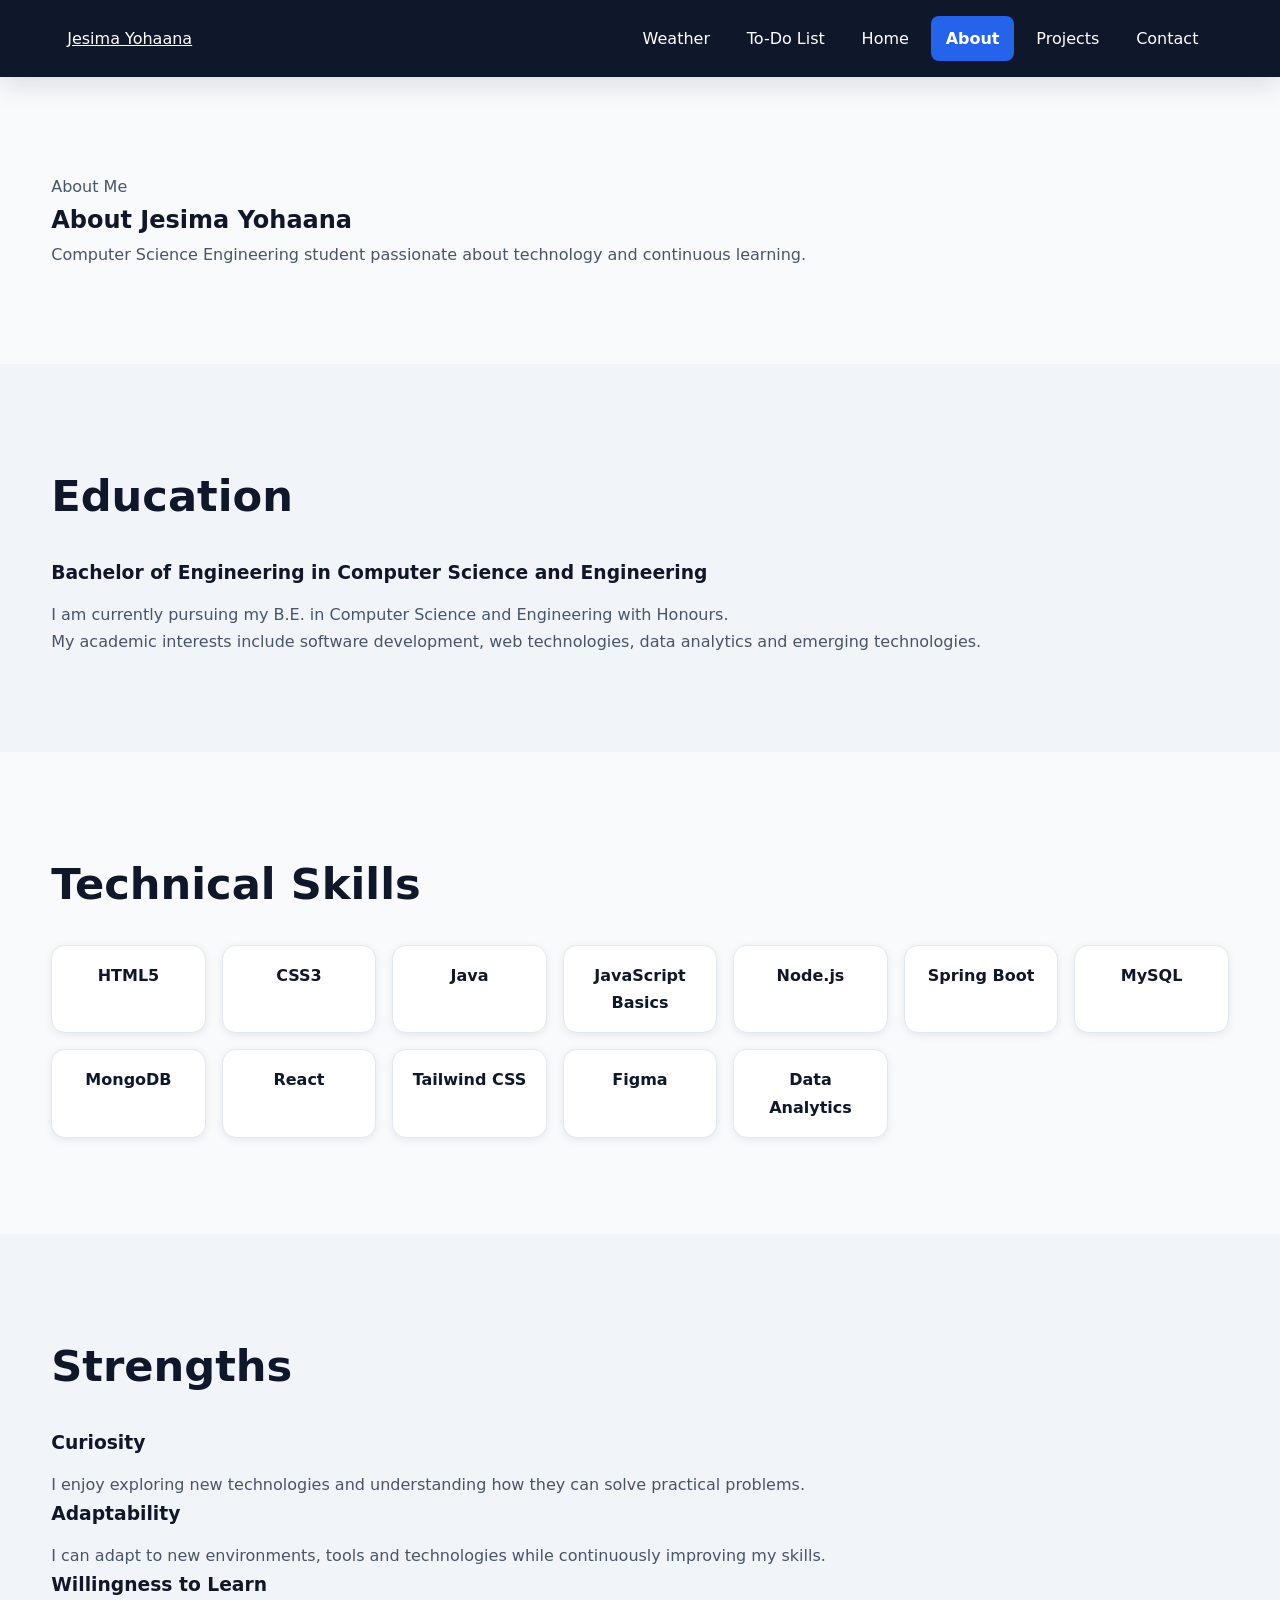
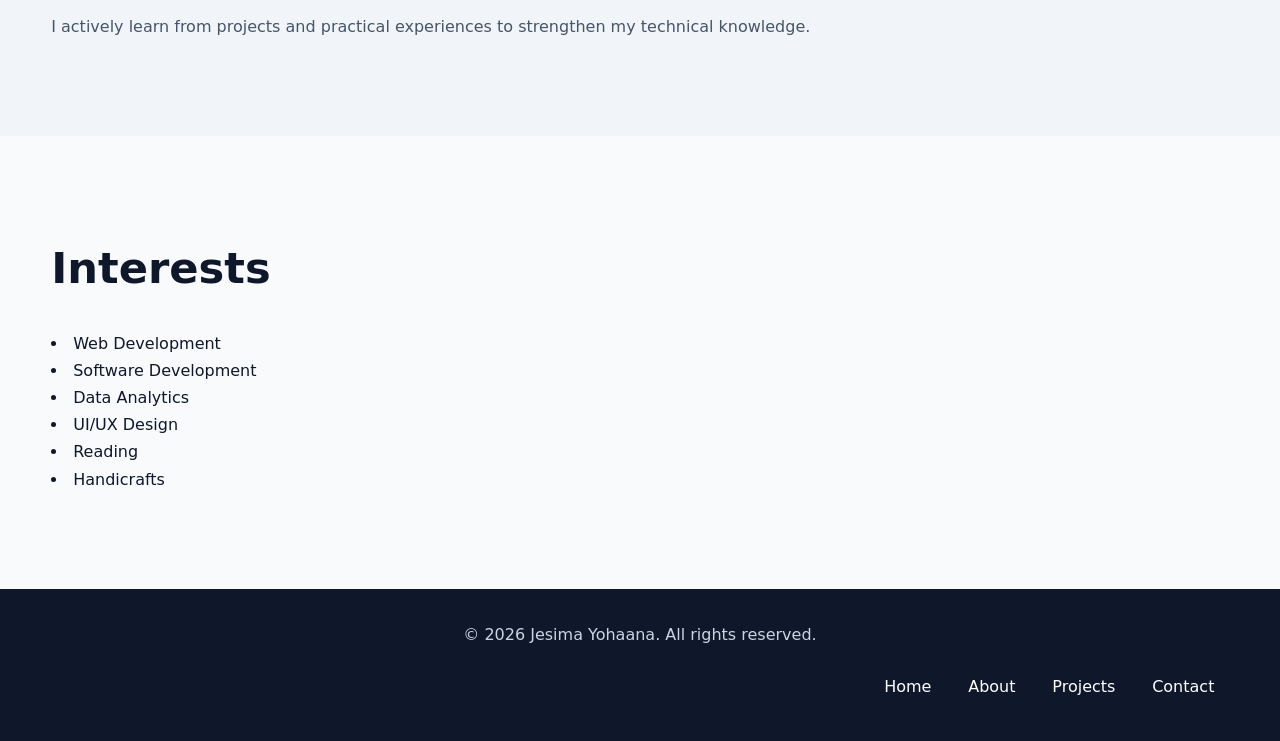
==== commit 92c5901b: "Modify navigation links in about.html Updated navigation links in the about.html file, including a n" ====
--- a/about.html
+++ b/about.html
@@ -53,6 +53,9 @@
             <nav aria-label="Main navigation">
 
                 <ul class="nav-list">
+                    <li>
+    <a href="weather.html">Weather</a>
+</li>
                     <li>
     <a href="todo.html">To-Do List</a>
 </li>
--- a/style.css
+++ b/style.css
@@ -937,3 +937,190 @@
     }
 
 }
+/* =========================================
+   WEATHER DASHBOARD
+   ========================================= */
+
+.weather-status {
+    margin: 1.5rem 0;
+
+    padding: 1rem;
+
+    text-align: center;
+
+    color: var(--text-muted);
+
+    background: var(--surface);
+
+    border: 1px solid var(--border);
+
+    border-radius: var(--radius-md);
+}
+
+.weather-card {
+    margin-top: 2rem;
+
+    padding: 2rem;
+
+    background:
+        linear-gradient(
+            135deg,
+            var(--primary),
+            var(--accent)
+        );
+
+    color: white;
+
+    border-radius: var(--radius-lg);
+
+    box-shadow: var(--shadow-lg);
+
+    animation: fadeUp 0.5s ease both;
+}
+
+.weather-location {
+    text-align: center;
+
+    margin-bottom: 2rem;
+}
+
+.weather-location h3 {
+    font-size: 2rem;
+
+    margin-bottom: 0.25rem;
+}
+
+.weather-location p {
+    color: rgba(255, 255, 255, 0.85);
+}
+
+.weather-main {
+    display: flex;
+
+    align-items: center;
+
+    justify-content: center;
+
+    gap: 1.5rem;
+
+    margin-bottom: 2rem;
+
+    text-align: center;
+}
+
+.weather-icon {
+    font-size: 4rem;
+
+    animation: float 3s ease-in-out infinite;
+}
+
+.temperature {
+    margin: 0;
+
+    font-size: clamp(3rem, 10vw, 5rem);
+
+    font-weight: 800;
+
+    line-height: 1;
+}
+
+.weather-main p:last-child {
+    margin-top: 0.5rem;
+
+    color: rgba(255, 255, 255, 0.9);
+}
+
+.weather-metrics {
+    display: grid;
+
+    grid-template-columns:
+        repeat(2, 1fr);
+
+    gap: 1rem;
+}
+
+.weather-metric {
+    padding: 1.25rem;
+
+    text-align: center;
+
+    background: rgba(255, 255, 255, 0.14);
+
+    border: 1px solid rgba(255, 255, 255, 0.2);
+
+    border-radius: var(--radius-md);
+
+    backdrop-filter: blur(8px);
+
+    transition:
+        transform var(--transition),
+        background-color var(--transition);
+}
+
+.weather-metric:hover {
+    transform: translateY(-5px);
+
+    background: rgba(255, 255, 255, 0.2);
+}
+
+.metric-icon {
+    display: block;
+
+    font-size: 1.8rem;
+
+    margin-bottom: 0.5rem;
+}
+
+.weather-metric h4 {
+    margin-bottom: 0.25rem;
+
+    font-size: 0.95rem;
+}
+
+.weather-metric p {
+    margin: 0;
+
+    color: white;
+
+    font-size: 1.2rem;
+
+    font-weight: 800;
+}
+
+.weather-time {
+    margin-top: 1.5rem;
+
+    text-align: center;
+
+    color: rgba(255, 255, 255, 0.8);
+
+    font-size: 0.9rem;
+}
+
+
+/* ---------- WEATHER RESPONSIVE ---------- */
+
+@media (min-width: 600px) {
+
+    .weather-card {
+        padding: 3rem;
+    }
+
+    .weather-metrics {
+        grid-template-columns:
+            repeat(4, 1fr);
+    }
+
+}
+
+@media (max-width: 480px) {
+
+    .weather-main {
+        flex-direction: column;
+    }
+
+    .weather-icon {
+        font-size: 3.5rem;
+    }
+
+}
